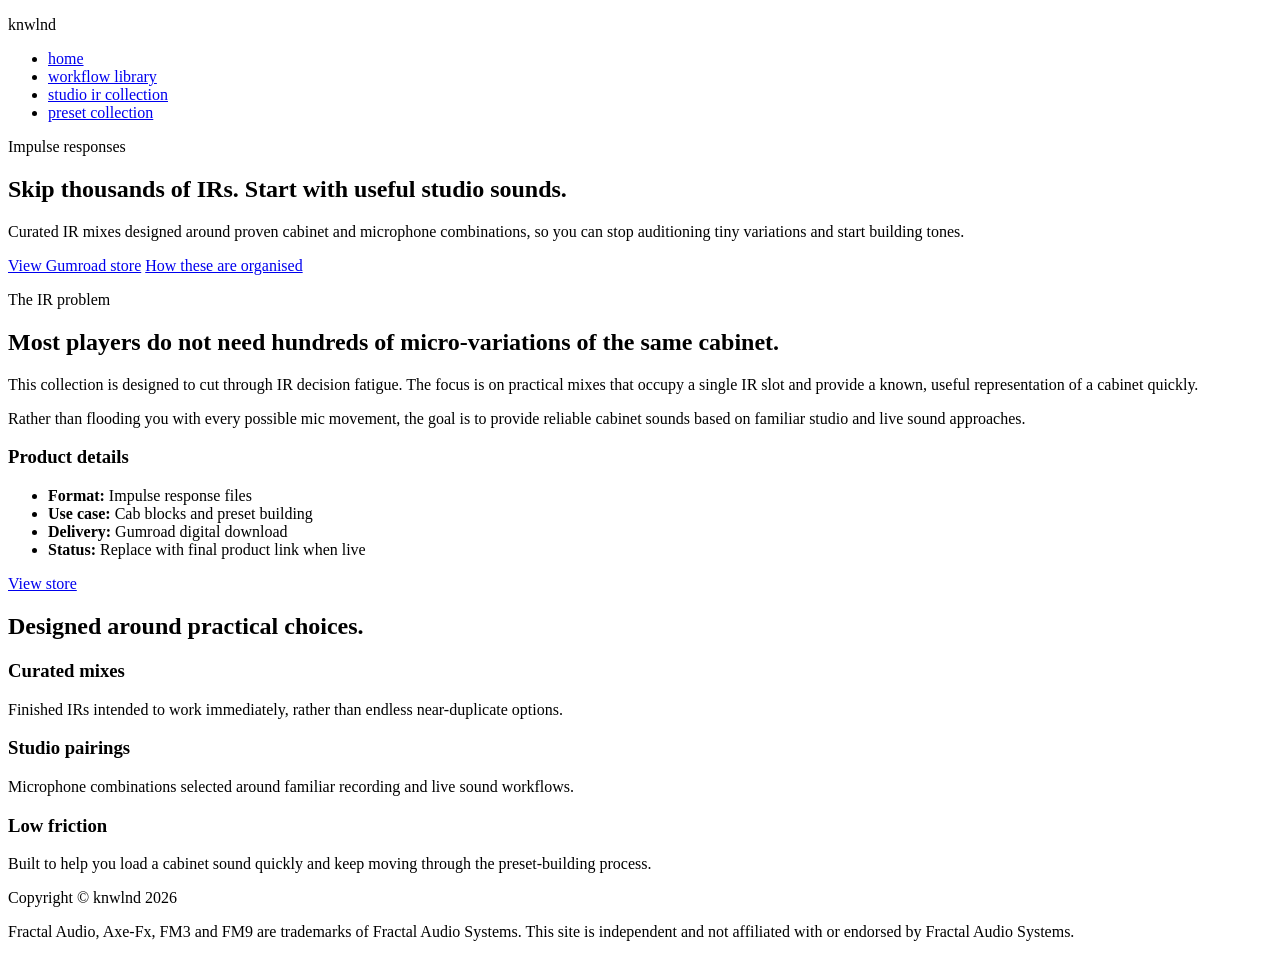
==== impulses.html @ 6492491d "Update impulses.html v2." ====
<!DOCTYPE html>
<html lang="en">
<head>
  <meta charset="utf-8">
  <meta name="viewport" content="width=device-width, initial-scale=1">
  <title>Studio IR Collection | knwlnd</title>
  <meta name="description" content="A curated Fractal Audio impulse response collection built around practical cabinet sounds and studio microphone pairings.">
  <link rel="preconnect" href="https://fonts.googleapis.com">
  <link rel="preconnect" href="https://fonts.gstatic.com" crossorigin>
  <link href="https://fonts.googleapis.com/css2?family=Inter:wght@400;600;700&family=VT323&display=swap" rel="stylesheet">
  <link rel="stylesheet" href="./style.css">
</head>
<body>
  <header class="site-header">
    <p class="brand">knwlnd</p>
    <nav class="site-nav" aria-label="Main navigation">
      <ul>
        <li><a href="./index.html">home</a></li>
        <li><a href="./libraries.html">workflow library</a></li>
        <li><a class="active" href="./impulses.html">studio ir collection</a></li>
        <li><a href="./presets.html">preset collection</a></li>
      </ul>
    </nav>
  </header>

  <main>
    <section class="hero">
      <p class="eyebrow">Impulse responses</p>
      <h1>Skip thousands of IRs. Start with useful studio sounds.</h1>
      <p class="lede">Curated IR mixes designed around proven cabinet and microphone combinations, so you can stop auditioning tiny variations and start building tones.</p>
      <div class="button-row">
        <a class="button primary" href="https://knwlnd.gumroad.com/">View Gumroad store</a>
        <a class="button secondary" href="#approach">How these are organised</a>
      </div>
    </section>

    <section id="approach" class="section product-layout">
      <article class="panel">
        <p class="kicker">The IR problem</p>
        <h2>Most players do not need hundreds of micro-variations of the same cabinet.</h2>
        <p>This collection is designed to cut through IR decision fatigue. The focus is on practical mixes that occupy a single IR slot and provide a known, useful representation of a cabinet quickly.</p>
        <p>Rather than flooding you with every possible mic movement, the goal is to provide reliable cabinet sounds based on familiar studio and live sound approaches.</p>
      </article>

      <aside class="aside-box">
        <h3>Product details</h3>
        <ul class="plain-list">
          <li><strong>Format:</strong> Impulse response files</li>
          <li><strong>Use case:</strong> Cab blocks and preset building</li>
          <li><strong>Delivery:</strong> Gumroad digital download</li>
          <li><strong>Status:</strong> Replace with final product link when live</li>
        </ul>
        <a class="button primary" href="https://knwlnd.gumroad.com/">View store</a>
      </aside>
    </section>

    <section class="section">
      <h2>Designed around practical choices.</h2>
      <div class="grid">
        <article class="card">
          <h3>Curated mixes</h3>
          <p>Finished IRs intended to work immediately, rather than endless near-duplicate options.</p>
        </article>
        <article class="card">
          <h3>Studio pairings</h3>
          <p>Microphone combinations selected around familiar recording and live sound workflows.</p>
        </article>
        <article class="card">
          <h3>Low friction</h3>
          <p>Built to help you load a cabinet sound quickly and keep moving through the preset-building process.</p>
        </article>
      </div>
    </section>
  </main>

  <footer class="site-footer">
    <p>Copyright © knwlnd 2026</p>
    <p>Fractal Audio, Axe-Fx, FM3 and FM9 are trademarks of Fractal Audio Systems. This site is independent and not affiliated with or endorsed by Fractal Audio Systems.</p>
  </footer>
</body>
</html>
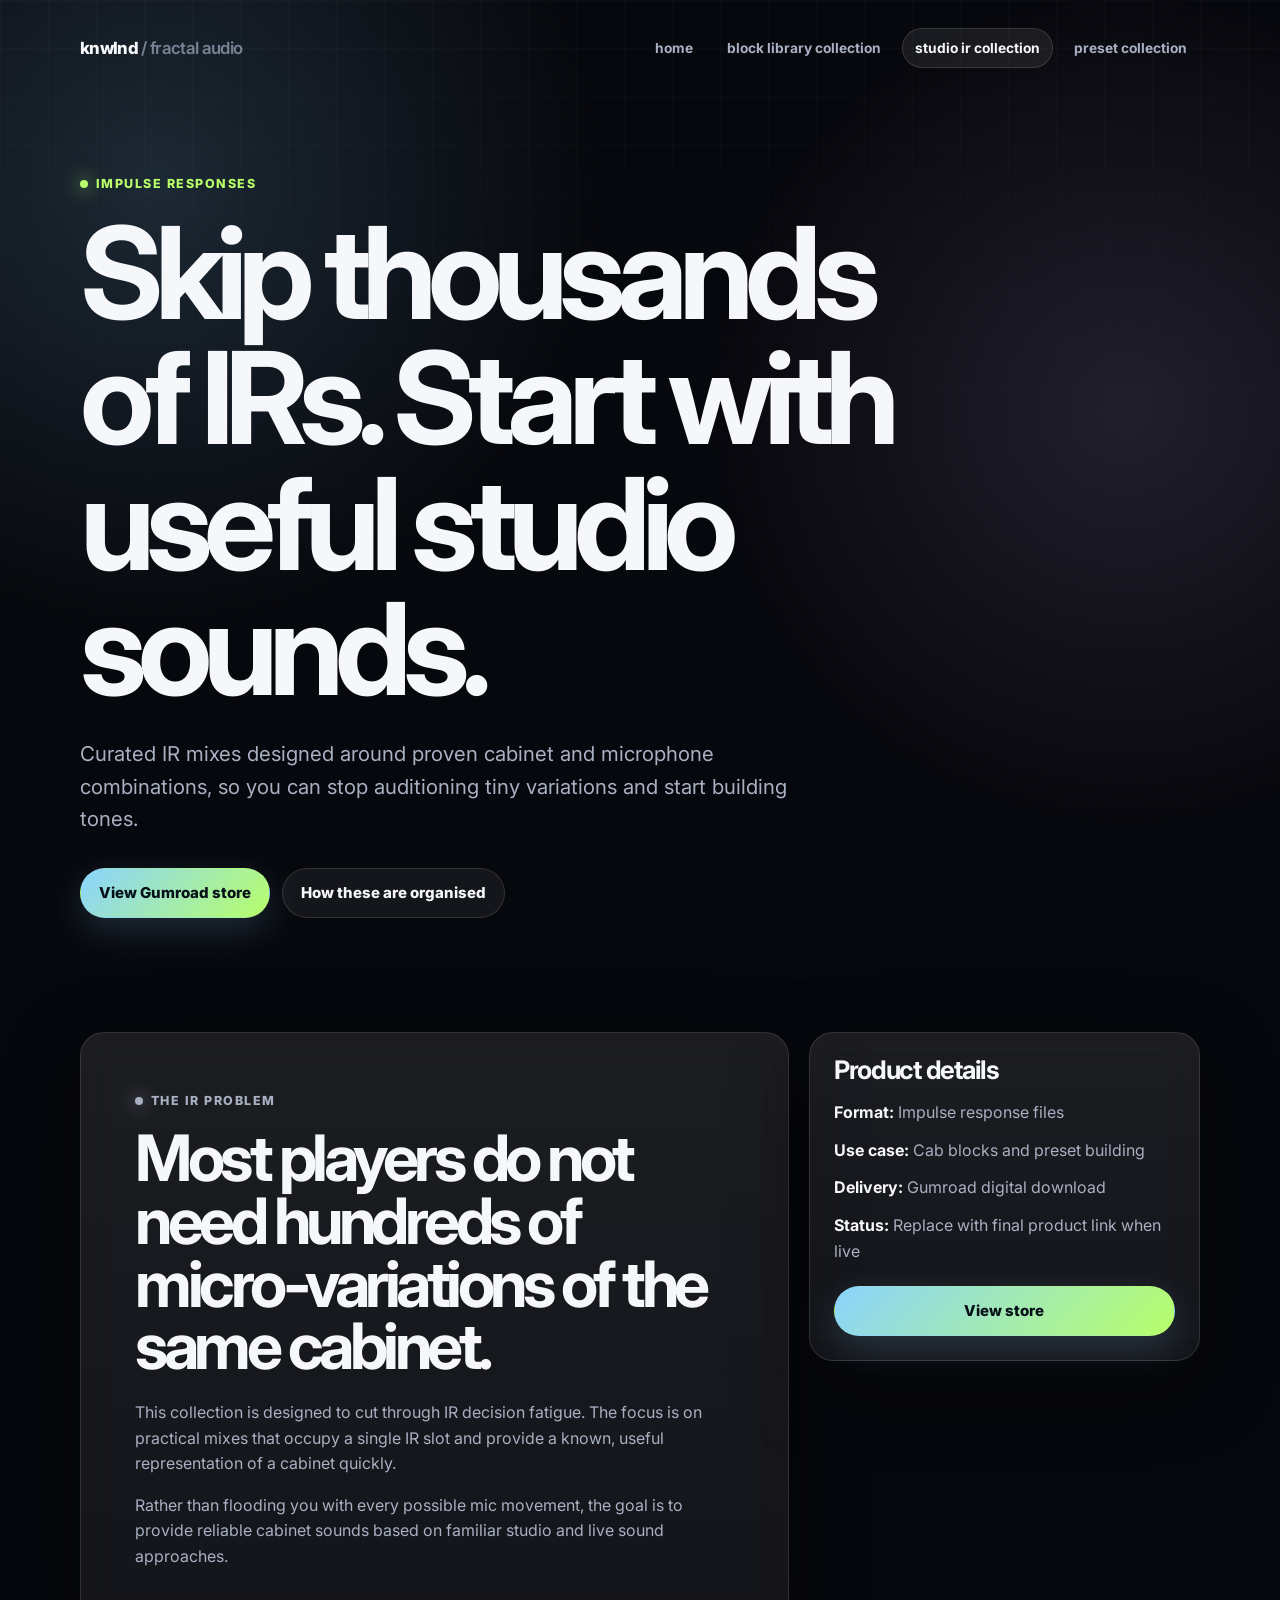
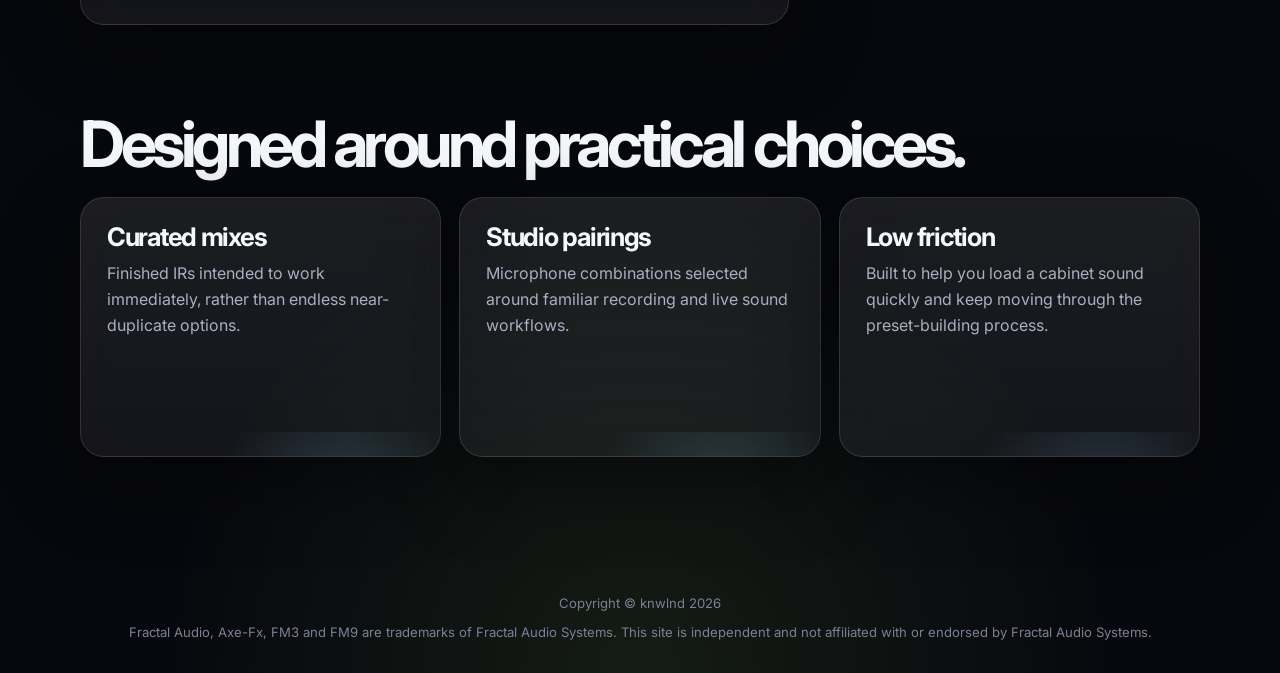
==== commit b472c374: "Update impulses.html Naming of block library collection." ====
--- a/impulses.html
+++ b/impulses.html
@@ -7,7 +7,7 @@
   <meta name="description" content="A curated Fractal Audio impulse response collection built around practical cabinet sounds and studio microphone pairings.">
   <link rel="preconnect" href="https://fonts.googleapis.com">
   <link rel="preconnect" href="https://fonts.gstatic.com" crossorigin>
-  <link href="https://fonts.googleapis.com/css2?family=Inter:wght@400;600;700&family=VT323&display=swap" rel="stylesheet">
+  <link href="https://fonts.googleapis.com/css2?family=Inter:wght@400;600;700&display=swap" rel="stylesheet">
   <link rel="stylesheet" href="./style.css">
 </head>
 <body>
@@ -16,7 +16,7 @@
     <nav class="site-nav" aria-label="Main navigation">
       <ul>
         <li><a href="./index.html">home</a></li>
-        <li><a href="./libraries.html">workflow library</a></li>
+        <li><a href="./libraries.html">block library collection</a></li>
         <li><a class="active" href="./impulses.html">studio ir collection</a></li>
         <li><a href="./presets.html">preset collection</a></li>
       </ul>
--- a/style.css
+++ b/style.css
@@ -0,0 +1,429 @@
+:root {
+  color-scheme: dark;
+  --bg: #07080d;
+  --bg-soft: #0d1018;
+  --panel: rgba(255, 255, 255, 0.055);
+  --panel-strong: rgba(255, 255, 255, 0.085);
+  --text: #f5f7fb;
+  --muted: #a8b0c2;
+  --muted-2: #798295;
+  --accent: #8bd3ff;
+  --accent-2: #b8ff6a;
+  --accent-3: #d9b4ff;
+  --border: rgba(255, 255, 255, 0.12);
+  --shadow: 0 24px 80px rgba(0, 0, 0, 0.38);
+  --radius: 24px;
+  --max-width: 1120px;
+}
+
+* {
+  box-sizing: border-box;
+}
+
+html {
+  scroll-behavior: smooth;
+}
+
+body {
+  margin: 0;
+  background:
+    radial-gradient(circle at 12% 8%, rgba(139, 211, 255, 0.16), transparent 28rem),
+    radial-gradient(circle at 88% 18%, rgba(217, 180, 255, 0.13), transparent 26rem),
+    radial-gradient(circle at 50% 100%, rgba(184, 255, 106, 0.08), transparent 30rem),
+    var(--bg);
+  color: var(--text);
+  font-family: Inter, -apple-system, BlinkMacSystemFont, "Segoe UI", sans-serif;
+  line-height: 1.6;
+  -webkit-font-smoothing: antialiased;
+}
+
+body::before {
+  content: "";
+  position: fixed;
+  inset: 0;
+  pointer-events: none;
+  background-image: linear-gradient(rgba(255,255,255,0.025) 1px, transparent 1px), linear-gradient(90deg, rgba(255,255,255,0.025) 1px, transparent 1px);
+  background-size: 48px 48px;
+  mask-image: linear-gradient(to bottom, black, transparent 75%);
+}
+
+a {
+  color: inherit;
+  text-decoration: none;
+}
+
+p {
+  margin: 0;
+}
+
+.site-header,
+main,
+.site-footer {
+  width: min(var(--max-width), calc(100% - 40px));
+  margin: 0 auto;
+}
+
+.site-header {
+  display: flex;
+  align-items: center;
+  justify-content: space-between;
+  gap: 24px;
+  padding: 28px 0;
+}
+
+.brand {
+  margin: 0;
+  font-size: 1.05rem;
+  font-weight: 800;
+  letter-spacing: -0.04em;
+}
+
+.brand::after {
+  content: " / fractal audio";
+  color: var(--muted-2);
+  font-weight: 600;
+}
+
+.site-nav ul {
+  display: flex;
+  flex-wrap: wrap;
+  justify-content: flex-end;
+  gap: 8px;
+  margin: 0;
+  padding: 0;
+  list-style: none;
+}
+
+.site-nav a {
+  display: block;
+  padding: 8px 12px;
+  border: 1px solid transparent;
+  border-radius: 999px;
+  color: var(--muted);
+  font-size: 0.86rem;
+  font-weight: 700;
+  text-transform: lowercase;
+  transition: 160ms ease;
+}
+
+.site-nav a:hover,
+.site-nav a.active {
+  color: var(--text);
+  background: rgba(255, 255, 255, 0.075);
+  border-color: var(--border);
+}
+
+main {
+  padding-bottom: 48px;
+}
+
+.hero {
+  min-height: 62vh;
+  display: grid;
+  align-content: center;
+  padding: 78px 0 70px;
+}
+
+.hero > * {
+  max-width: 900px;
+}
+
+.eyebrow,
+.kicker {
+  display: inline-flex;
+  width: fit-content;
+  align-items: center;
+  gap: 8px;
+  margin-bottom: 16px;
+  color: var(--accent-2);
+  font-size: 0.78rem;
+  font-weight: 800;
+  letter-spacing: 0.12em;
+  text-transform: uppercase;
+}
+
+.eyebrow::before,
+.kicker::before {
+  content: "";
+  width: 8px;
+  height: 8px;
+  border-radius: 999px;
+  background: currentColor;
+  box-shadow: 0 0 18px currentColor;
+}
+
+h1,
+h2,
+h3 {
+  margin: 0;
+  line-height: 0.98;
+  letter-spacing: -0.07em;
+}
+
+h1 {
+  max-width: 980px;
+  font-size: clamp(4rem, 10vw, 8.6rem);
+}
+
+h2 {
+  font-size: clamp(2.3rem, 5vw, 4.7rem);
+  margin-bottom: 22px;
+}
+
+h3 {
+  font-size: clamp(1.45rem, 2vw, 2rem);
+  letter-spacing: -0.05em;
+  margin-bottom: 12px;
+}
+
+.lede {
+  max-width: 760px;
+  margin-top: 26px;
+  color: var(--muted);
+  font-size: clamp(1.08rem, 1.8vw, 1.28rem);
+}
+
+.section {
+  padding: 44px 0;
+}
+
+.panel,
+.card,
+.aside-box {
+  background: linear-gradient(180deg, var(--panel-strong), var(--panel));
+  border: 1px solid var(--border);
+  border-radius: var(--radius);
+  box-shadow: var(--shadow);
+  backdrop-filter: blur(18px);
+}
+
+.panel {
+  padding: clamp(26px, 5vw, 54px);
+}
+
+.panel p,
+.card p,
+.aside-box li,
+.meta,
+.checklist li,
+.plain-list li {
+  color: var(--muted);
+}
+
+.panel p + p {
+  margin-top: 16px;
+}
+
+.note {
+  border-left: 3px solid var(--accent);
+  padding: 14px 0 14px 18px;
+  color: var(--text) !important;
+  font-weight: 700;
+}
+
+.grid {
+  display: grid;
+  grid-template-columns: repeat(3, minmax(0, 1fr));
+  gap: 18px;
+  margin-top: 22px;
+}
+
+.card {
+  position: relative;
+  overflow: hidden;
+  padding: 26px;
+  min-height: 260px;
+  transition: transform 180ms ease, border-color 180ms ease, background 180ms ease;
+}
+
+.card::after {
+  content: "";
+  position: absolute;
+  inset: auto -20% -45% 25%;
+  height: 140px;
+  background: radial-gradient(circle, rgba(139, 211, 255, 0.18), transparent 68%);
+}
+
+.card.featured {
+  border-color: rgba(139, 211, 255, 0.42);
+}
+
+.card:hover {
+  transform: translateY(-4px);
+  border-color: rgba(255, 255, 255, 0.25);
+  background: rgba(255, 255, 255, 0.075);
+}
+
+.card .button {
+  position: relative;
+  z-index: 1;
+  margin-top: 22px;
+}
+
+.button-row {
+  display: flex;
+  flex-wrap: wrap;
+  gap: 12px;
+  margin-top: 32px;
+}
+
+.button-row.left {
+  justify-content: flex-start;
+}
+
+.button {
+  display: inline-flex;
+  align-items: center;
+  justify-content: center;
+  gap: 8px;
+  min-height: 46px;
+  padding: 12px 18px;
+  border: 1px solid var(--border);
+  border-radius: 999px;
+  color: var(--text);
+  background: rgba(255, 255, 255, 0.06);
+  font-size: 0.94rem;
+  font-weight: 800;
+  transition: 160ms ease;
+}
+
+.button:hover {
+  transform: translateY(-1px);
+  border-color: rgba(255, 255, 255, 0.26);
+  background: rgba(255, 255, 255, 0.1);
+}
+
+.button.primary {
+  color: #061018;
+  border-color: transparent;
+  background: linear-gradient(135deg, var(--accent), var(--accent-2));
+  box-shadow: 0 12px 36px rgba(139, 211, 255, 0.18);
+}
+
+.button.secondary {
+  color: var(--text);
+}
+
+.checklist,
+.plain-list {
+  padding-left: 0;
+  margin: 0;
+  list-style: none;
+}
+
+.checklist {
+  display: grid;
+  grid-template-columns: repeat(2, minmax(0, 1fr));
+  gap: 12px;
+  margin-top: 22px;
+}
+
+.checklist li,
+.plain-list li {
+  margin: 0;
+}
+
+.checklist li {
+  padding: 14px 16px;
+  background: rgba(255,255,255,0.045);
+  border: 1px solid var(--border);
+  border-radius: 16px;
+}
+
+.checklist li::before {
+  content: "✓";
+  display: inline-grid;
+  place-items: center;
+  width: 22px;
+  height: 22px;
+  margin-right: 10px;
+  border-radius: 999px;
+  color: #061018;
+  background: var(--accent-2);
+  font-weight: 900;
+}
+
+.product-layout {
+  display: grid;
+  grid-template-columns: minmax(0, 1.45fr) minmax(280px, 0.8fr);
+  gap: 20px;
+  align-items: start;
+}
+
+.aside-box {
+  position: sticky;
+  top: 20px;
+  padding: 24px;
+}
+
+.aside-box h3 {
+  margin-bottom: 18px;
+}
+
+.aside-box .button {
+  width: 100%;
+  margin-top: 22px;
+}
+
+.plain-list {
+  display: grid;
+  gap: 12px;
+}
+
+.plain-list strong {
+  color: var(--text);
+}
+
+.site-footer {
+  padding: 44px 0 30px;
+  color: var(--muted-2);
+  font-size: 0.82rem;
+  text-align: center;
+}
+
+.site-footer p + p {
+  margin-top: 8px;
+}
+
+@media (max-width: 860px) {
+  .site-header {
+    align-items: flex-start;
+    flex-direction: column;
+  }
+
+  .site-nav ul {
+    justify-content: flex-start;
+  }
+
+  .hero {
+    min-height: auto;
+    padding: 52px 0 42px;
+  }
+
+  .grid,
+  .product-layout,
+  .checklist {
+    grid-template-columns: 1fr;
+  }
+
+  .aside-box {
+    position: static;
+  }
+}
+
+@media (max-width: 520px) {
+  .site-header,
+  main,
+  .site-footer {
+    width: min(var(--max-width), calc(100% - 28px));
+  }
+
+  .site-nav a {
+    padding: 7px 10px;
+    font-size: 0.82rem;
+  }
+
+  h1 {
+    font-size: clamp(3.4rem, 16vw, 5rem);
+  }
+}
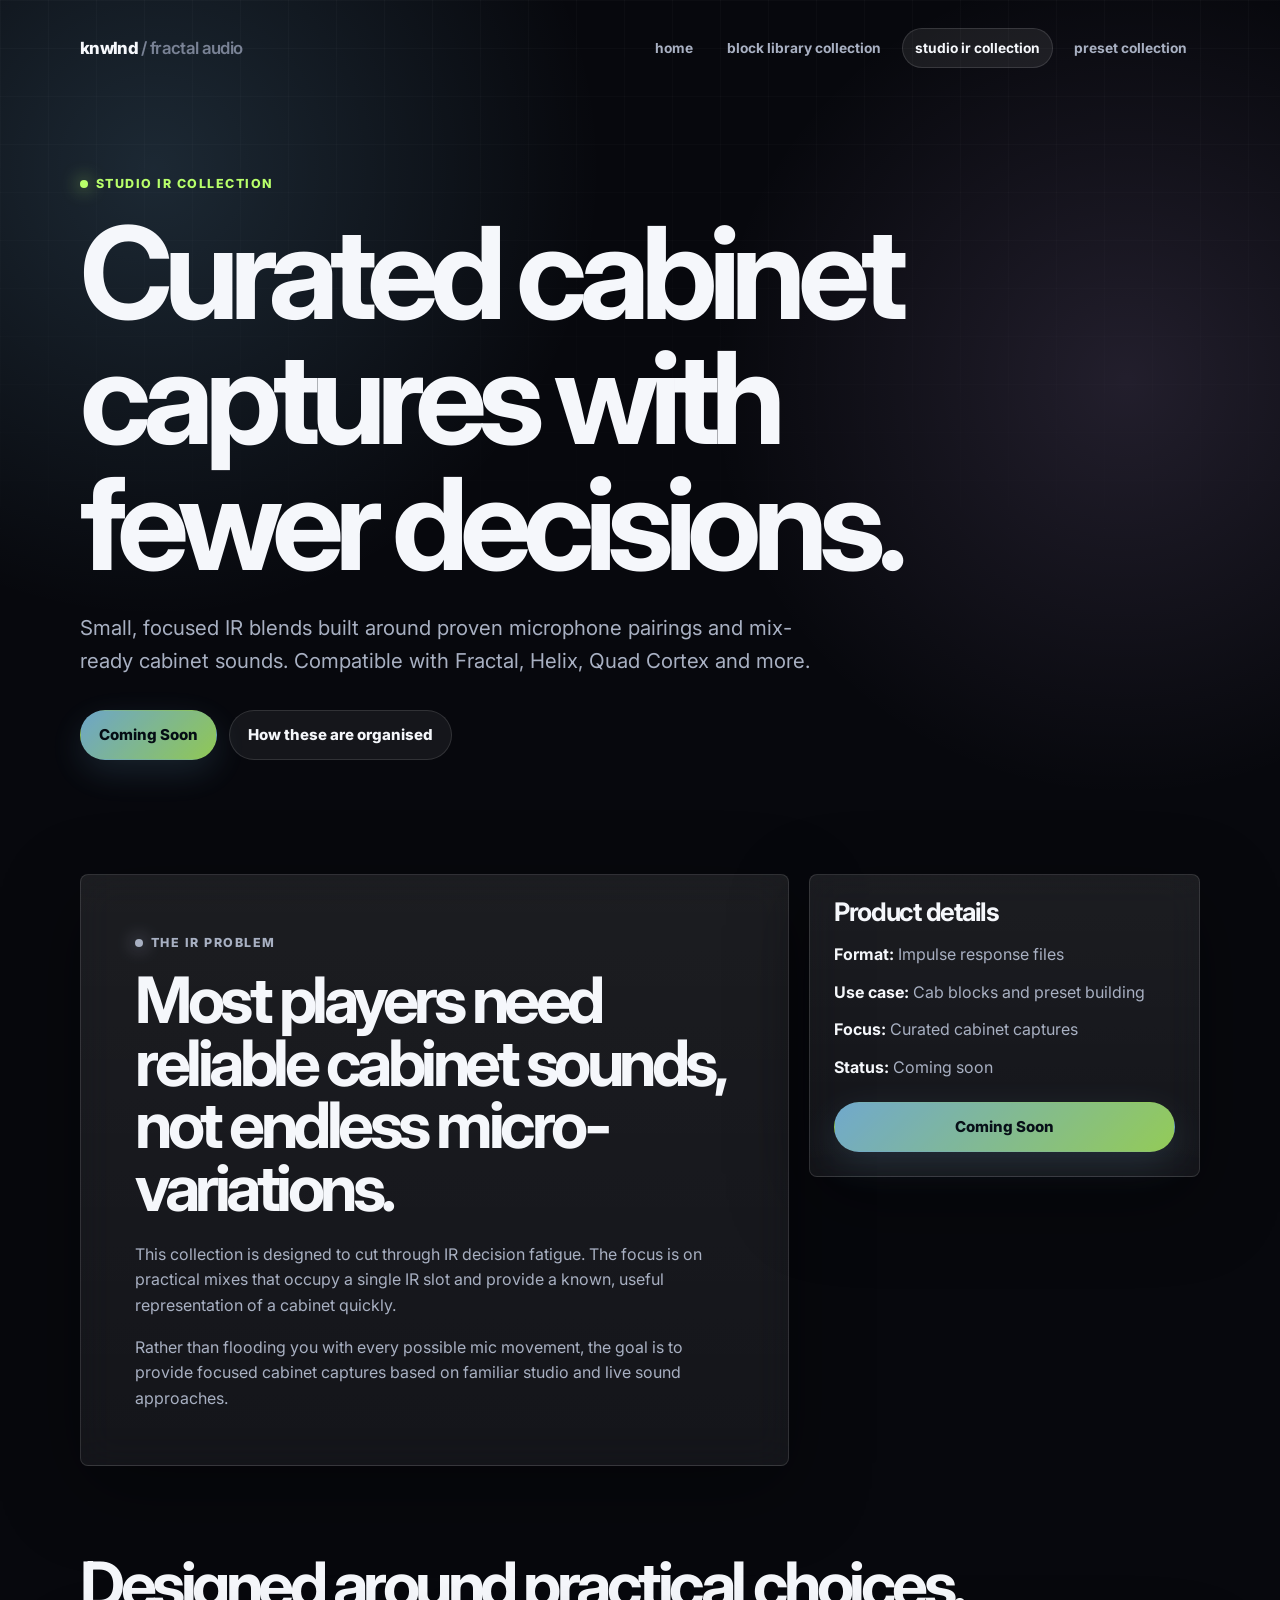
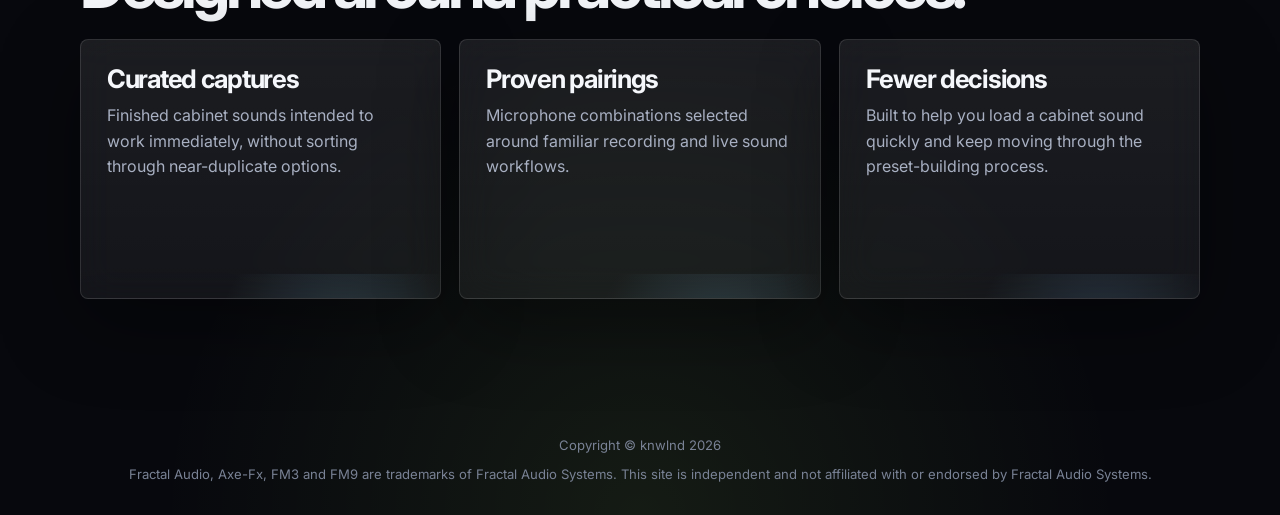
==== commit b0dc8817: "Copy and product naming revision." ====
--- a/impulses.html
+++ b/impulses.html
@@ -4,10 +4,10 @@
   <meta charset="utf-8">
   <meta name="viewport" content="width=device-width, initial-scale=1">
   <title>Studio IR Collection | knwlnd</title>
-  <meta name="description" content="A curated Fractal Audio impulse response collection built around practical cabinet sounds and studio microphone pairings.">
+  <meta name="description" content="A curated Fractal Audio impulse response collection built around practical cabinet captures and studio microphone pairings.">
   <link rel="preconnect" href="https://fonts.googleapis.com">
   <link rel="preconnect" href="https://fonts.gstatic.com" crossorigin>
-  <link href="https://fonts.googleapis.com/css2?family=Inter:wght@400;600;700&display=swap" rel="stylesheet">
+  <link href="https://fonts.googleapis.com/css2?family=Inter:wght@400;600;700&amp;display=swap" rel="stylesheet">
   <link rel="stylesheet" href="./style.css">
 </head>
 <body>
@@ -25,11 +25,11 @@
 
   <main>
     <section class="hero">
-      <p class="eyebrow">Impulse responses</p>
-      <h1>Skip thousands of IRs. Start with useful studio sounds.</h1>
-      <p class="lede">Curated IR mixes designed around proven cabinet and microphone combinations, so you can stop auditioning tiny variations and start building tones.</p>
+      <p class="eyebrow">Studio IR Collection</p>
+      <h1>Curated cabinet captures with fewer decisions.</h1>
+      <p class="lede">Small, focused IR blends built around proven microphone pairings and mix-ready cabinet sounds. Compatible with Fractal, Helix, Quad Cortex and more.</p>
       <div class="button-row">
-        <a class="button primary" href="https://knwlnd.gumroad.com/">View Gumroad store</a>
+        <span class="button primary disabled">Coming Soon</span>
         <a class="button secondary" href="#approach">How these are organised</a>
       </div>
     </section>
@@ -37,9 +37,9 @@
     <section id="approach" class="section product-layout">
       <article class="panel">
         <p class="kicker">The IR problem</p>
-        <h2>Most players do not need hundreds of micro-variations of the same cabinet.</h2>
+        <h2>Most players need reliable cabinet sounds, not endless micro-variations.</h2>
         <p>This collection is designed to cut through IR decision fatigue. The focus is on practical mixes that occupy a single IR slot and provide a known, useful representation of a cabinet quickly.</p>
-        <p>Rather than flooding you with every possible mic movement, the goal is to provide reliable cabinet sounds based on familiar studio and live sound approaches.</p>
+        <p>Rather than flooding you with every possible mic movement, the goal is to provide focused cabinet captures based on familiar studio and live sound approaches.</p>
       </article>
 
       <aside class="aside-box">
@@ -47,10 +47,10 @@
         <ul class="plain-list">
           <li><strong>Format:</strong> Impulse response files</li>
           <li><strong>Use case:</strong> Cab blocks and preset building</li>
-          <li><strong>Delivery:</strong> Gumroad digital download</li>
-          <li><strong>Status:</strong> Replace with final product link when live</li>
+          <li><strong>Focus:</strong> Curated cabinet captures</li>
+          <li><strong>Status:</strong> Coming soon</li>
         </ul>
-        <a class="button primary" href="https://knwlnd.gumroad.com/">View store</a>
+        <span class="button primary disabled">Coming Soon</span>
       </aside>
     </section>
 
@@ -58,15 +58,15 @@
       <h2>Designed around practical choices.</h2>
       <div class="grid">
         <article class="card">
-          <h3>Curated mixes</h3>
-          <p>Finished IRs intended to work immediately, rather than endless near-duplicate options.</p>
+          <h3>Curated captures</h3>
+          <p>Finished cabinet sounds intended to work immediately, without sorting through near-duplicate options.</p>
         </article>
         <article class="card">
-          <h3>Studio pairings</h3>
+          <h3>Proven pairings</h3>
           <p>Microphone combinations selected around familiar recording and live sound workflows.</p>
         </article>
         <article class="card">
-          <h3>Low friction</h3>
+          <h3>Fewer decisions</h3>
           <p>Built to help you load a cabinet sound quickly and keep moving through the preset-building process.</p>
         </article>
       </div>
--- a/style.css
+++ b/style.css
@@ -12,7 +12,7 @@
   --accent-3: #d9b4ff;
   --border: rgba(255, 255, 255, 0.12);
   --shadow: 0 24px 80px rgba(0, 0, 0, 0.38);
-  --radius: 24px;
+  --radius: 8px;
   --max-width: 1120px;
 }
 
@@ -304,6 +304,130 @@
   color: var(--text);
 }
 
+.button.disabled {
+  cursor: default;
+  opacity: 0.78;
+  pointer-events: none;
+}
+
+.library-feature {
+  display: grid;
+  grid-template-columns: minmax(0, 0.95fr) minmax(420px, 1.05fr);
+  gap: 24px;
+  align-items: stretch;
+}
+
+.feature-copy {
+  display: flex;
+  flex-direction: column;
+  justify-content: center;
+  padding: clamp(26px, 5vw, 54px);
+  background: linear-gradient(180deg, var(--panel-strong), var(--panel));
+  border: 1px solid rgba(139, 211, 255, 0.36);
+  border-radius: var(--radius);
+  box-shadow: var(--shadow);
+}
+
+.feature-copy p:not(.kicker) {
+  max-width: 560px;
+  color: var(--muted);
+}
+
+.feature-copy .subhead {
+  margin-bottom: 16px;
+  color: var(--accent) !important;
+  font-weight: 800;
+}
+
+.feature-copy .button {
+  width: fit-content;
+  margin-top: 28px;
+}
+
+.stats-grid {
+  display: grid;
+  grid-template-columns: repeat(4, minmax(0, 1fr));
+  gap: 14px;
+}
+
+.stats-grid.compact {
+  grid-template-columns: repeat(2, minmax(0, 1fr));
+}
+
+.stats-grid article {
+  display: grid;
+  align-content: end;
+  min-height: 180px;
+  padding: 22px;
+  background: linear-gradient(180deg, var(--panel-strong), var(--panel));
+  border: 1px solid var(--border);
+  border-radius: var(--radius);
+  box-shadow: var(--shadow);
+}
+
+.stats-grid strong {
+  display: block;
+  color: var(--text);
+  font-size: clamp(3rem, 7vw, 6.2rem);
+  line-height: 0.9;
+  letter-spacing: -0.08em;
+}
+
+.stats-grid span {
+  display: block;
+  margin-top: 14px;
+  color: var(--muted);
+  font-weight: 800;
+}
+
+.brand-list {
+  display: flex;
+  flex-wrap: wrap;
+  gap: 10px;
+  margin: 24px 0 0;
+  padding: 0;
+  list-style: none;
+}
+
+.brand-list li {
+  padding: 10px 14px;
+  color: var(--text);
+  background: rgba(255,255,255,0.055);
+  border: 1px solid var(--border);
+  border-radius: 8px;
+  font-weight: 800;
+}
+
+.gallery {
+  display: grid;
+  grid-template-columns: repeat(2, minmax(0, 1fr));
+  gap: 18px;
+  margin-top: 22px;
+}
+
+.gallery figure {
+  margin: 0;
+  overflow: hidden;
+  background: linear-gradient(180deg, var(--panel-strong), var(--panel));
+  border: 1px solid var(--border);
+  border-radius: var(--radius);
+  box-shadow: var(--shadow);
+}
+
+.gallery img {
+  display: block;
+  width: 100%;
+  height: auto;
+  background: #05070a;
+}
+
+.gallery figcaption {
+  padding: 14px 16px 16px;
+  color: var(--muted);
+  font-size: 0.92rem;
+  font-weight: 700;
+}
+
 .checklist,
 .plain-list {
   padding-left: 0;
@@ -327,7 +451,7 @@
   padding: 14px 16px;
   background: rgba(255,255,255,0.045);
   border: 1px solid var(--border);
-  border-radius: 16px;
+  border-radius: 8px;
 }
 
 .checklist li::before {
@@ -402,12 +526,20 @@
 
   .grid,
   .product-layout,
-  .checklist {
+  .checklist,
+  .library-feature,
+  .stats-grid,
+  .stats-grid.compact,
+  .gallery {
     grid-template-columns: 1fr;
   }
 
   .aside-box {
     position: static;
+  }
+
+  .stats-grid article {
+    min-height: 150px;
   }
 }
 
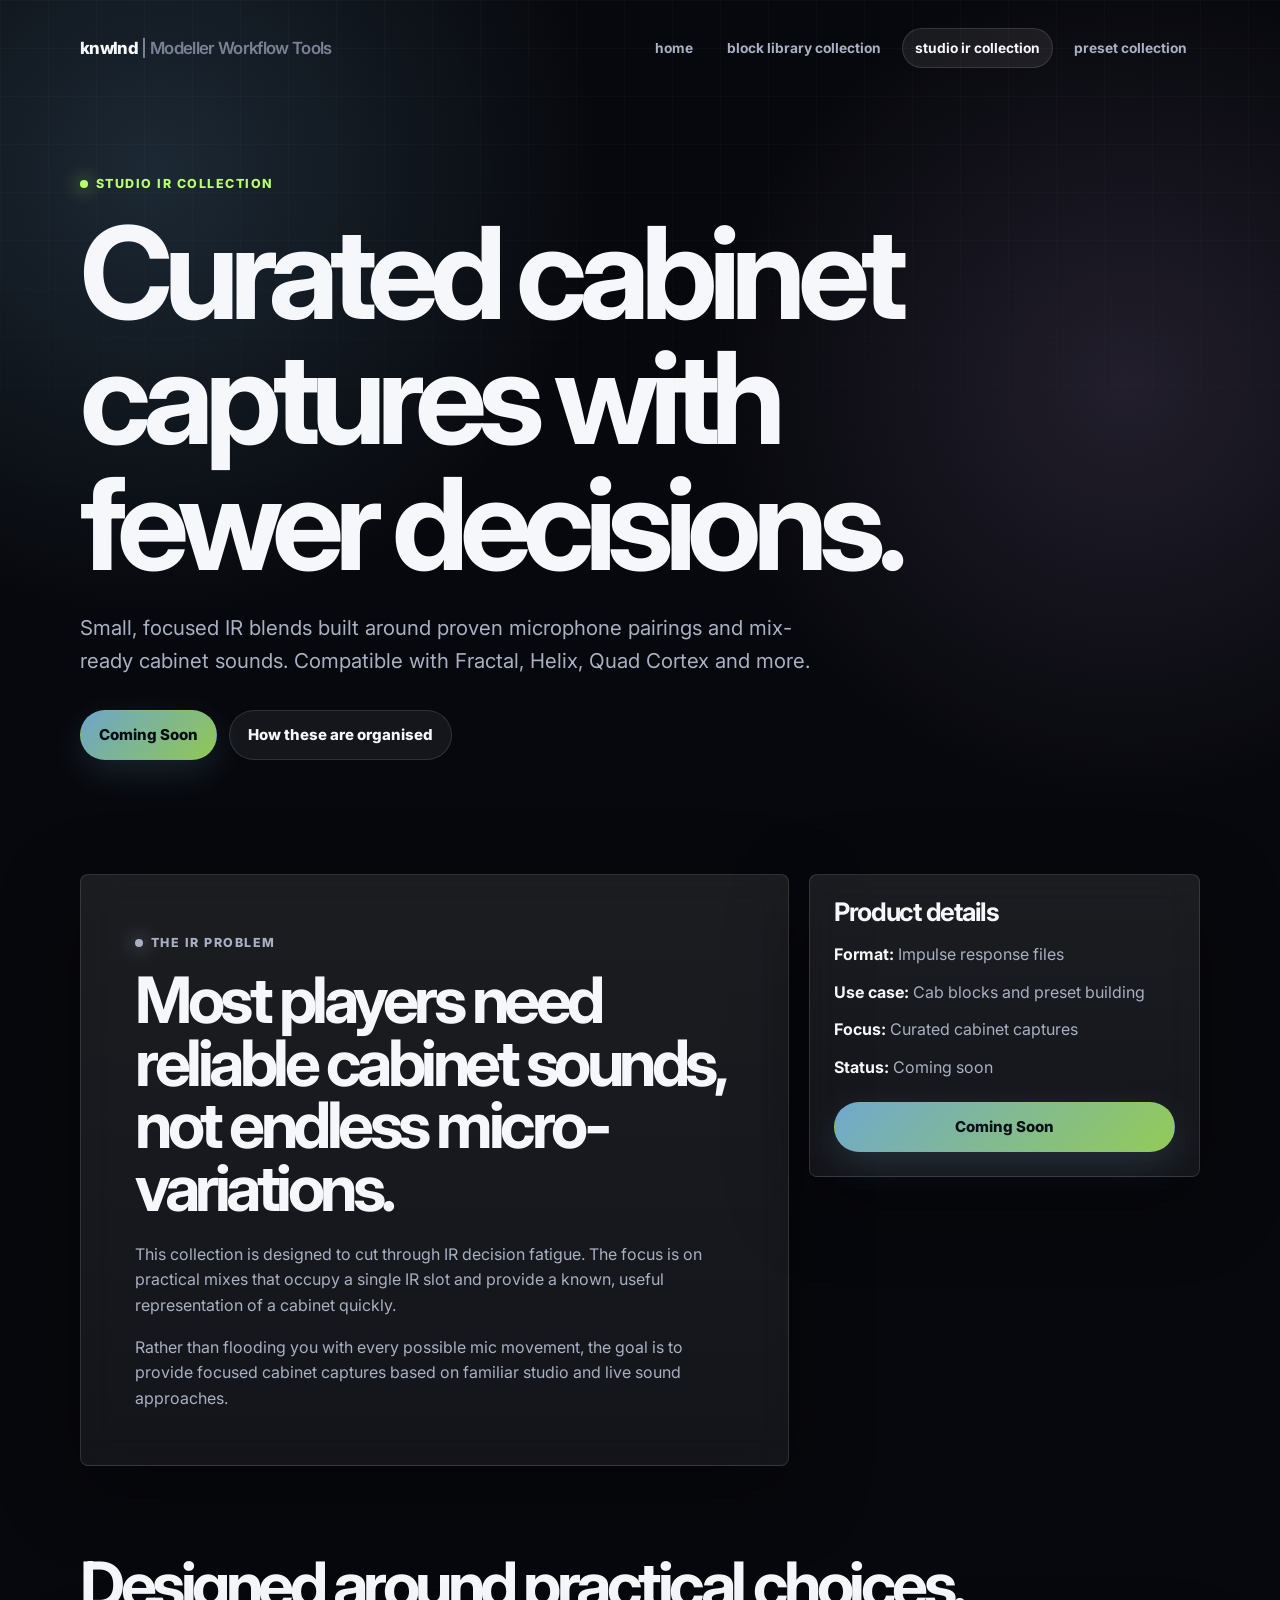
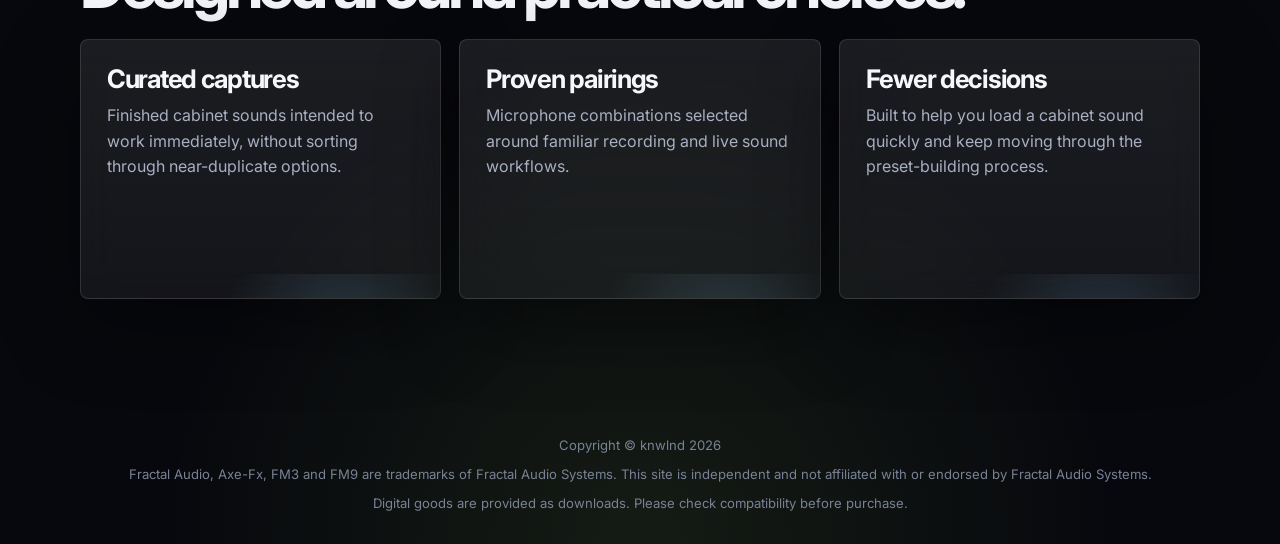
==== commit ae7ff236: "Branding alignment." ====
--- a/impulses.html
+++ b/impulses.html
@@ -5,6 +5,11 @@
   <meta name="viewport" content="width=device-width, initial-scale=1">
   <title>Studio IR Collection | knwlnd</title>
   <meta name="description" content="A curated Fractal Audio impulse response collection built around practical cabinet captures and studio microphone pairings.">
+  <meta name="theme-color" content="#07080d">
+  <link rel="icon" href="./assets/icons/favicon.svg" type="image/svg+xml">
+  <link rel="icon" href="./assets/icons/favicon-32x32.png" type="image/png" sizes="32x32">
+  <link rel="apple-touch-icon" href="./assets/icons/apple-touch-icon.png" sizes="180x180">
+  <link rel="manifest" href="./site.webmanifest">
   <link rel="preconnect" href="https://fonts.googleapis.com">
   <link rel="preconnect" href="https://fonts.gstatic.com" crossorigin>
   <link href="https://fonts.googleapis.com/css2?family=Inter:wght@400;600;700&amp;display=swap" rel="stylesheet">
@@ -76,6 +81,7 @@
   <footer class="site-footer">
     <p>Copyright © knwlnd 2026</p>
     <p>Fractal Audio, Axe-Fx, FM3 and FM9 are trademarks of Fractal Audio Systems. This site is independent and not affiliated with or endorsed by Fractal Audio Systems.</p>
+    <p>Digital goods are provided as downloads. Please check compatibility before purchase.</p>
   </footer>
 </body>
 </html>
--- a/style.css
+++ b/style.css
@@ -79,7 +79,7 @@
 }
 
 .brand::after {
-  content: " / fractal audio";
+  content: " | Modeller Workflow Tools";
   color: var(--muted-2);
   font-weight: 600;
 }
